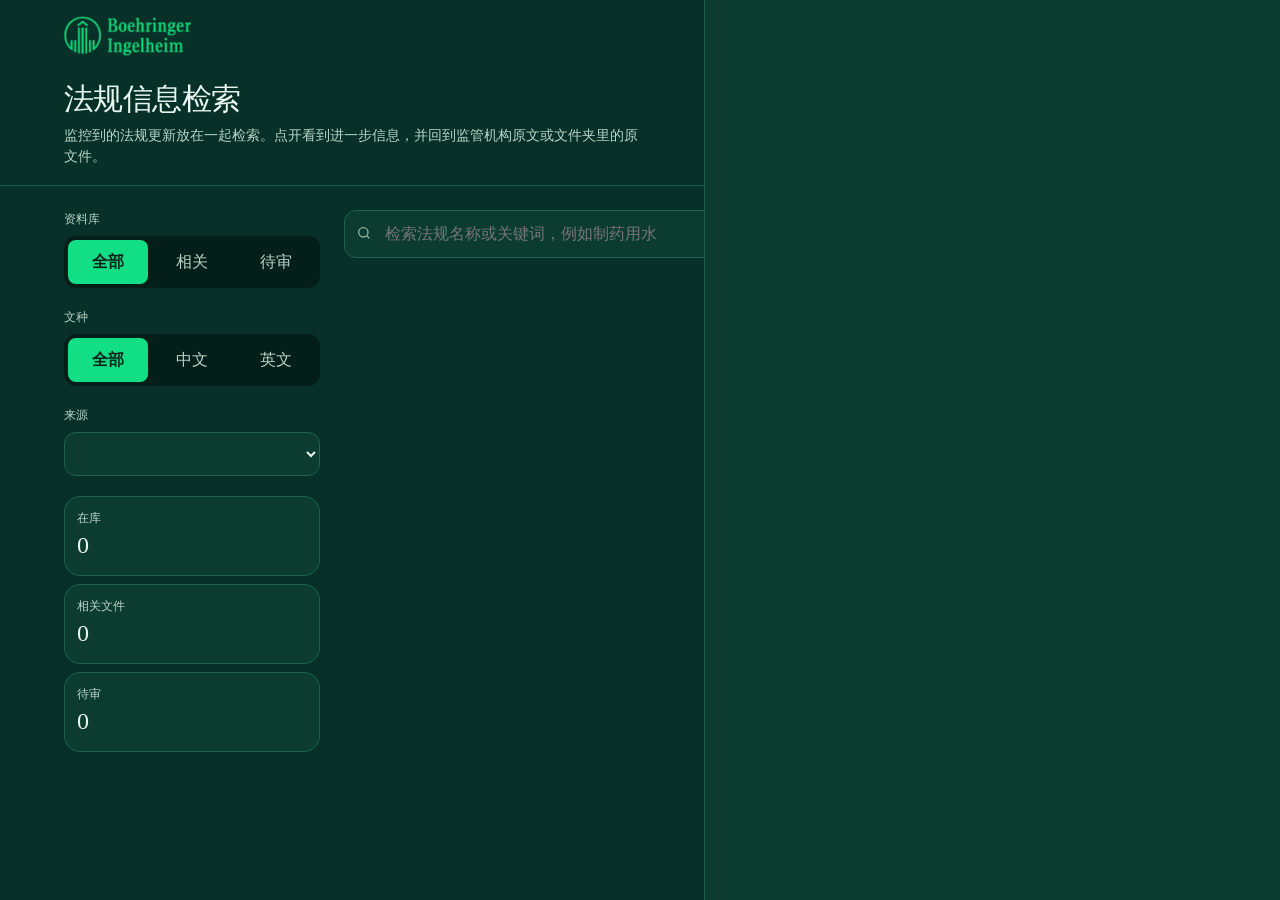
==== python-app/index.html @ 62a24f82 "Export from Grok" ====
<!DOCTYPE html>
<html lang="zh-CN">
  <head>
    <meta charset="utf-8" />
    <meta name="viewport" content="width=device-width, initial-scale=1" />
    <title>法规信息检索</title>
    <link rel="stylesheet" href="styles.css" />
  </head>
  <body>
    <header>
      <div class="wrap">
        <div class="brand">
          <img class="logo" src="assets/bi-lockup.png" alt="Boehringer Ingelheim" />
          <img class="slogan" src="assets/life-forward.png" alt="Life forward" />
        </div>
        <div class="title-row">
          <div>
            <h1>法规信息检索</h1>
            <p class="lede">监控到的法规更新放在一起检索。点开看到进一步信息，并回到监管机构原文或文件夹里的原文件。</p>
          </div>
          <nav aria-label="栏目">
            <button type="button" data-view="library" class="on">检索</button>
            <button type="button" data-view="sites">监测站点</button>
            <button type="button" data-view="connect">接入数据</button>
          </nav>
        </div>
      </div>
    </header>

    <main class="wrap layout">
      <aside id="filters">
        <div class="group">
          <p>资料库</p>
          <div class="seg" data-filter="library">
            <button type="button" data-value="all" class="on">全部</button>
            <button type="button" data-value="relevant">相关</button>
            <button type="button" data-value="monitor">待审</button>
          </div>
        </div>
        <div class="group">
          <p>文种</p>
          <div class="seg" data-filter="lang">
            <button type="button" data-value="all" class="on">全部</button>
            <button type="button" data-value="zh">中文</button>
            <button type="button" data-value="en">英文</button>
          </div>
        </div>
        <div class="group">
          <p>来源</p>
          <select id="source" aria-label="来源"></select>
        </div>
        <dl class="stats">
          <div class="stat"><dt>在库</dt><dd id="count-all">0</dd></div>
          <div class="stat"><dt>相关文件</dt><dd id="count-relevant">0</dd></div>
          <div class="stat"><dt>待审</dt><dd id="count-monitor">0</dd></div>
        </dl>
      </aside>

      <section>
        <div id="view-library">
          <label class="search">
            <span class="sr-only">关键词</span>
            <svg width="16" height="16" viewBox="0 0 24 24" fill="none" stroke="#8fb3a3" stroke-width="2" aria-hidden="true"><circle cx="11" cy="11" r="7"/><path d="M20 20l-3.5-3.5"/></svg>
            <input id="query" placeholder="检索法规名称或关键词，例如制药用水" />
          </label>
          <div id="chips" class="chips"></div>
          <div class="mobile-filters">
            <div class="seg" data-filter="library">
              <button type="button" data-value="all" class="on">全部</button>
              <button type="button" data-value="relevant">相关</button>
              <button type="button" data-value="monitor">待审</button>
            </div>
            <select id="source-mobile" aria-label="来源"></select>
            <div class="seg" data-filter="lang">
              <button type="button" data-value="all" class="on">全部</button>
              <button type="button" data-value="zh">中文</button>
              <button type="button" data-value="en">英文</button>
            </div>
          </div>
          <div class="meta">
            <p id="result-meta" aria-live="polite"></p>
            <div class="sort">
              <button type="button" data-sort="relevance">相关度</button>
              <button type="button" data-sort="date" class="on">发布日期</button>
            </div>
          </div>
          <ul id="cards" class="cards"></ul>
        </div>

        <div id="view-sites" hidden>
          <h2>监测站点</h2>
          <p class="muted small">与现有爬虫一致：列表只核对最新若干条，命中后抓正文；英文页只保留网址，中文页保留正文。PICS Publications 的 docview 链接直接存成 PDF。文件再由 Power Automate 同步到 SharePoint，人工确认相关后转入「相关文件」。</p>
          <ul id="sites" class="sites"></ul>
        </div>

        <div id="view-connect" hidden>
          <div class="panel" style="max-width: 42rem">
            <h2>接入 SharePoint 资料</h2>
            <p class="muted small">平台不直接登录 SharePoint。把监控文件夹和「相关文件」导出成 JSON。全公司一起看，请把文件保存为 data/catalog.json 再发布；在这里上传只留在你这台浏览器。</p>
            <ol class="steps">
              <li>Power Automate 读取两个文档库的文件名、链接和正文摘录。</li>
              <li>监控文件夹的 library 写成「监控库」，相关文件夹写成「相关文件」。</li>
              <li>originalUrl 放监管机构原网页，fileUrl 放 SharePoint 文件链接。</li>
              <li>生成 JSON 后上传，或把 JSON 放到一个无需登录的 https 地址再同步。</li>
            </ol>
            <div class="actions" style="margin-top: 1rem">
              <label class="file-btn">上传 JSON 并替换
                <input id="file" type="file" accept="application/json,.json" hidden />
              </label>
              <button type="button" class="ghost" id="template">下载模板</button>
              <button type="button" class="ghost" id="export">导出当前</button>
              <button type="button" class="quiet" id="reset">恢复演示库</button>
            </div>
            <form id="remote" style="margin-top: 1.25rem">
              <label class="small muted" for="remote-url">或从 https 链接同步 JSON</label>
              <div class="sync">
                <input id="remote-url" class="field" placeholder="https://.../regulations.json" />
                <button type="submit" class="ghost" id="sync">同步</button>
              </div>
            </form>
            <p id="notice" class="notice"></p>
            <p id="import-note" class="small muted"></p>
          </div>
          <div class="table-wrap">
            <table>
              <thead><tr><th>字段</th><th>含义</th></tr></thead>
              <tbody>
                <tr><td class="field">title</td><td class="muted">法规名称，卡片标题</td></tr>
                <tr><td class="field">summary</td><td class="muted">进一步信息，显示在标题下方</td></tr>
                <tr><td class="field">detail</td><td class="muted">点开后的进一步信息</td></tr>
                <tr><td class="field">originalUrl</td><td class="muted">监管机构原网页</td></tr>
                <tr><td class="field">fileUrl</td><td class="muted">SharePoint 或附件原文件</td></tr>
                <tr><td class="field">library</td><td class="muted">监控库，或相关文件</td></tr>
                <tr><td class="field">source</td><td class="muted">如 PICS、上海药监-药品法规、CFDI</td></tr>
                <tr><td class="field">keywords</td><td class="muted">关键词数组，或用顿号分隔的字符串</td></tr>
                <tr><td class="field">publishedAt</td><td class="muted">发布日期，YYYY-MM-DD</td></tr>
              </tbody>
            </table>
          </div>
        </div>
      </section>
    </main>

    <div id="backdrop" class="backdrop" hidden></div>
    <aside id="sheet" class="sheet" hidden aria-label="进一步信息"></aside>
    <script src="app.js"></script>
  </body>
</html>
---- python-app/styles.css ----
:root {
  --bg: #073128;
  --bg-deep: #041f19;
  --surface: #0c3c30;
  --surface-2: #145042;
  --fg: #e7f6ee;
  --muted: #b7d4c6;
  --subtle: #8fb3a3;
  --line: #1e6250;
  --accent: #12de85;
  --ink: #04241c;
  --sans: "PingFang SC", "Hiragino Sans GB", "Microsoft YaHei", "Noto Sans SC", "Segoe UI", sans-serif;
  --display: "Songti SC", "Noto Serif SC", "STSong", "PMingLiU", "Times New Roman", serif;
  --radius: 12px;
}

* { box-sizing: border-box; }

html {
  background: var(--bg);
  -webkit-font-smoothing: antialiased;
}

body {
  margin: 0;
  min-height: 100vh;
  background: var(--bg);
  color: var(--fg);
  font-family: var(--sans);
  line-height: 1.5;
}

h1, h2, h3 { font-family: var(--display); font-weight: 500; text-wrap: balance; }
p { text-wrap: pretty; }
button, select { font: inherit; color: inherit; }
button { cursor: pointer; }
a { color: var(--accent); }

mark {
  background: color-mix(in oklab, var(--accent) 28%, transparent);
  color: inherit;
  border-radius: 2px;
}

.wrap { width: min(72rem, calc(100% - 2rem)); margin: 0 auto; }
header { border-bottom: 1px solid var(--line); padding: 1rem 0 1.1rem; }
.brand { display: flex; align-items: center; justify-content: space-between; gap: 0.75rem; }
.brand img.logo { height: 2.5rem; width: auto; }
.brand img.slogan { height: 1.5rem; width: auto; }
.title-row { display: flex; flex-wrap: wrap; align-items: flex-end; justify-content: space-between; gap: 0.75rem; margin-top: 1.25rem; }
h1 { margin: 0; font-size: 1.875rem; letter-spacing: -0.02em; }
.lede { margin: 0.25rem 0 0; max-width: 36rem; color: var(--muted); font-size: 0.875rem; }
nav { display: flex; gap: 0.5rem; }

.layout { display: grid; gap: 1.5rem; padding: 1.5rem 0 3rem; }
aside { display: none; }
.group { margin-bottom: 1.25rem; }
.group p { margin: 0 0 0.5rem; font-size: 0.75rem; color: var(--muted); }
.seg { display: grid; grid-template-columns: repeat(3, 1fr); gap: 0.25rem; padding: 0.25rem; border-radius: var(--radius); background: var(--bg-deep); }
.seg button, .sort button, nav button, .ghost, .solid, .file-btn {
  min-height: 2.75rem;
  border: 0;
  border-radius: 8px;
}
.seg button { background: transparent; color: var(--muted); }
.seg button.on, nav button.on { background: var(--accent); color: var(--ink); font-weight: 600; }
nav button { padding: 0 0.75rem; background: var(--surface); }
select, .field {
  width: 100%;
  min-height: 2.75rem;
  border: 1px solid var(--line);
  border-radius: var(--radius);
  background: var(--surface);
  padding: 0 0.75rem;
}
select:focus, .field:focus, button:focus-visible { outline: 2px solid var(--accent); outline-offset: 2px; }
.stats { display: grid; gap: 0.5rem; }
.stat { border: 1px solid var(--line); background: var(--surface); border-radius: 16px; padding: 0.75rem; }
.stat dt { font-size: 0.75rem; color: var(--muted); }
.stat dd { margin: 0; font-family: var(--display); font-size: 1.5rem; }

.search { position: relative; }
.search input {
  width: 100%;
  height: 3rem;
  border: 1px solid var(--line);
  border-radius: var(--radius);
  background: var(--surface);
  padding: 0 1rem 0 2.5rem;
  font-size: 1rem;
}
.search svg { position: absolute; left: 0.75rem; top: 50%; transform: translateY(-50%); }
.chips { display: flex; gap: 0.5rem; overflow-x: auto; margin-top: 0.75rem; padding-bottom: 0.25rem; }
.chips button {
  flex: none;
  min-height: 2.75rem;
  border: 1px solid var(--line);
  border-radius: 8px;
  background: transparent;
  color: var(--muted);
  padding: 0 0.75rem;
}
.chips button.on { border-color: var(--accent); background: var(--accent); color: var(--ink); }
.mobile-filters { display: grid; gap: 0.75rem; margin-top: 1rem; }
.meta { display: flex; flex-wrap: wrap; align-items: center; justify-content: space-between; gap: 0.75rem; margin-top: 1rem; color: var(--muted); font-size: 0.875rem; }
.sort { display: flex; padding: 0.25rem; border-radius: var(--radius); background: var(--bg-deep); }
.sort button { background: transparent; color: var(--muted); padding: 0 0.75rem; }
.sort button.on { background: var(--surface-2); color: var(--fg); }

.cards { list-style: none; margin: 1rem 0 0; padding: 0; display: grid; gap: 0.75rem; }
.card, .site, .panel {
  border: 1px solid var(--line);
  background: var(--surface);
  border-radius: 20px;
  padding: 1rem;
}
.card:hover { border-color: var(--accent); }
.tags { display: flex; flex-wrap: wrap; gap: 0.5rem; font-size: 0.75rem; color: var(--muted); }
.tag { background: var(--bg-deep); border-radius: 8px; padding: 0.25rem 0.5rem; }
.tag.source { color: var(--accent); }
.card h2, .sheet h2 { margin: 0.75rem 0 0; font-size: 1.25rem; line-height: 1.4; text-align: left; }
.card .summary { margin: 0.5rem 0 0; color: var(--muted); font-size: 0.875rem; line-height: 1.6; }
.keys { margin: 0.75rem 0 0; color: var(--subtle); font-size: 0.75rem; }
.actions, .row { display: flex; flex-wrap: wrap; gap: 0.5rem; align-items: center; }
.card .actions { margin-top: 0.75rem; }
.linkish, .text-btn {
  min-height: 2.75rem;
  display: inline-flex;
  align-items: center;
  background: none;
  border: 0;
  color: var(--accent);
  text-decoration: underline;
  text-underline-offset: 4px;
  padding: 0 0.25rem;
}
.text-btn { color: var(--fg); }
.open-title { display: block; width: 100%; background: none; border: 0; padding: 0; text-align: left; color: inherit; }
.empty { margin-top: 2rem; }

.sites { list-style: none; margin: 1.25rem 0 0; padding: 0; display: grid; gap: 0.75rem; }
.site-head { display: flex; flex-wrap: wrap; justify-content: space-between; gap: 0.5rem; align-items: baseline; }
.site h3 { margin: 0; font-size: 1.125rem; }
.muted { color: var(--muted); }
.small { font-size: 0.875rem; line-height: 1.6; }
.solid, .file-btn { display: inline-flex; align-items: center; background: var(--accent); color: var(--ink); font-weight: 600; padding: 0 1rem; text-decoration: none; }
.ghost { background: transparent; border: 1px solid var(--line) !important; padding: 0 1rem; }
.quiet { background: none; border: 0; color: var(--muted); min-height: 2.75rem; }
.notice { color: var(--accent); font-size: 0.875rem; }
.steps { margin: 1rem 0 0; padding-left: 1.2rem; color: var(--muted); font-size: 0.875rem; }
.sync { display: flex; flex-direction: column; gap: 0.5rem; margin-top: 0.5rem; }
table { width: 100%; border-collapse: collapse; font-size: 0.875rem; min-width: 32rem; }
th, td { text-align: left; padding: 0.75rem; border-top: 1px solid var(--line); }
th { color: var(--muted); font-weight: 500; background: var(--bg-deep); }
td.field { color: var(--accent); font-weight: 600; width: auto; min-height: 0; border: 0; border-top: 1px solid var(--line); border-radius: 0; background: transparent; padding: 0.75rem; }
.table-wrap { overflow-x: auto; border: 1px solid var(--line); border-radius: 20px; margin-top: 2rem; }

.backdrop { position: fixed; inset: 0; background: rgb(4 31 25 / 70%); z-index: 20; }
.sheet {
  position: fixed;
  z-index: 21;
  top: 0;
  right: 0;
  height: 100%;
  width: min(36rem, 100%);
  background: var(--surface);
  border-left: 1px solid var(--line);
  display: flex;
  flex-direction: column;
}
.sheet header { display: flex; justify-content: space-between; gap: 0.75rem; padding: 1rem 1.25rem; }
.sheet h2 { margin: 0.5rem 0 0; font-size: 1.5rem; }
.sheet .body { overflow: auto; padding: 1.25rem; }
.sheet h3 { margin: 0; color: var(--accent); font-size: 0.875rem; }
.detail p { font-size: 0.875rem; line-height: 1.75; }
.stack { display: flex; flex-direction: column; gap: 0.5rem; margin-top: 1.5rem; }
.stack a { justify-content: center; text-decoration: none; }
.close {
  width: 2.75rem;
  height: 2.75rem;
  flex: none;
  border: 0;
  border-radius: 8px;
  background: transparent;
  color: var(--fg);
  font-size: 1.5rem;
}

.sr-only {
  position: absolute;
  width: 1px;
  height: 1px;
  padding: 0;
  margin: -1px;
  overflow: hidden;
  clip: rect(0, 0, 0, 0);
  border: 0;
}

@media (min-width: 960px) {
  .layout { grid-template-columns: 16rem minmax(0, 1fr); align-items: start; }
  aside { display: block; position: sticky; top: 1rem; }
  .mobile-filters { display: none; }
  .sync { flex-direction: row; }
  .sync .field { flex: 1; }
}

@media (max-width: 640px) {
  .brand img.slogan { display: none; }
}
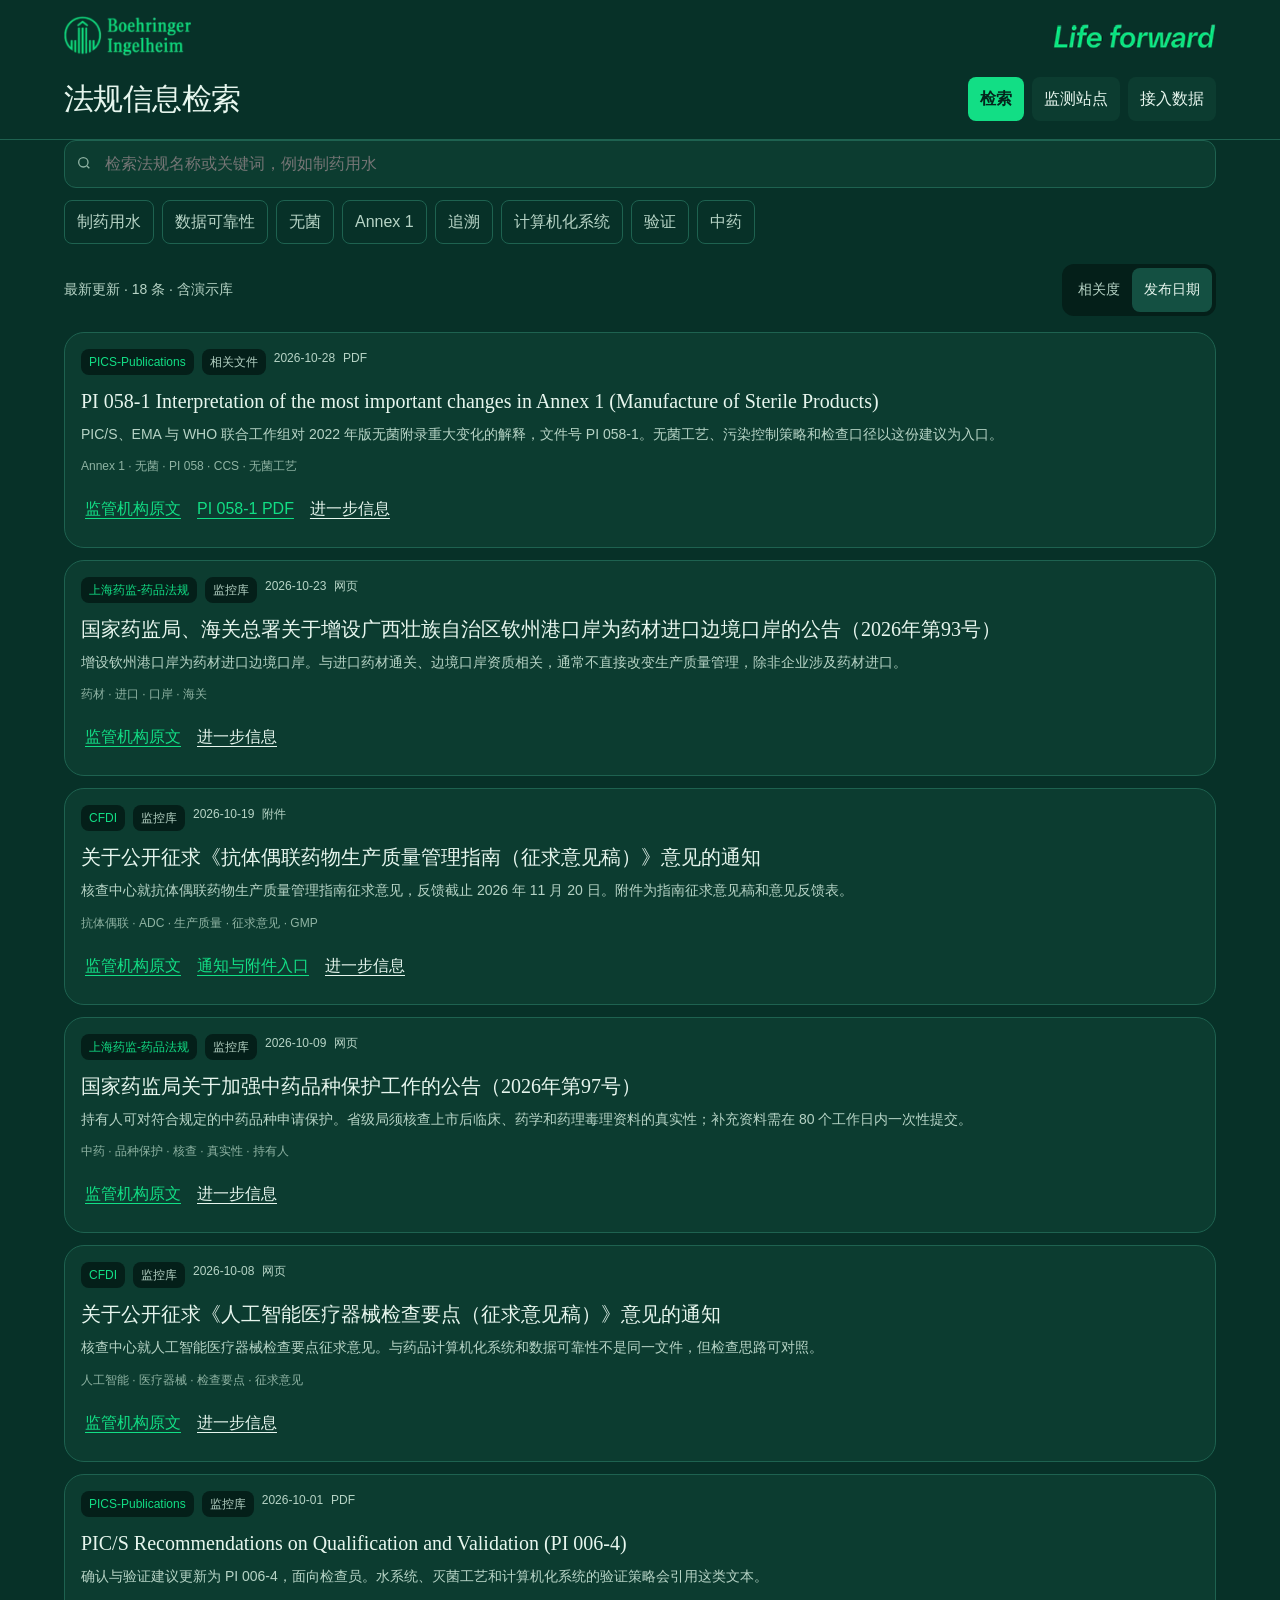
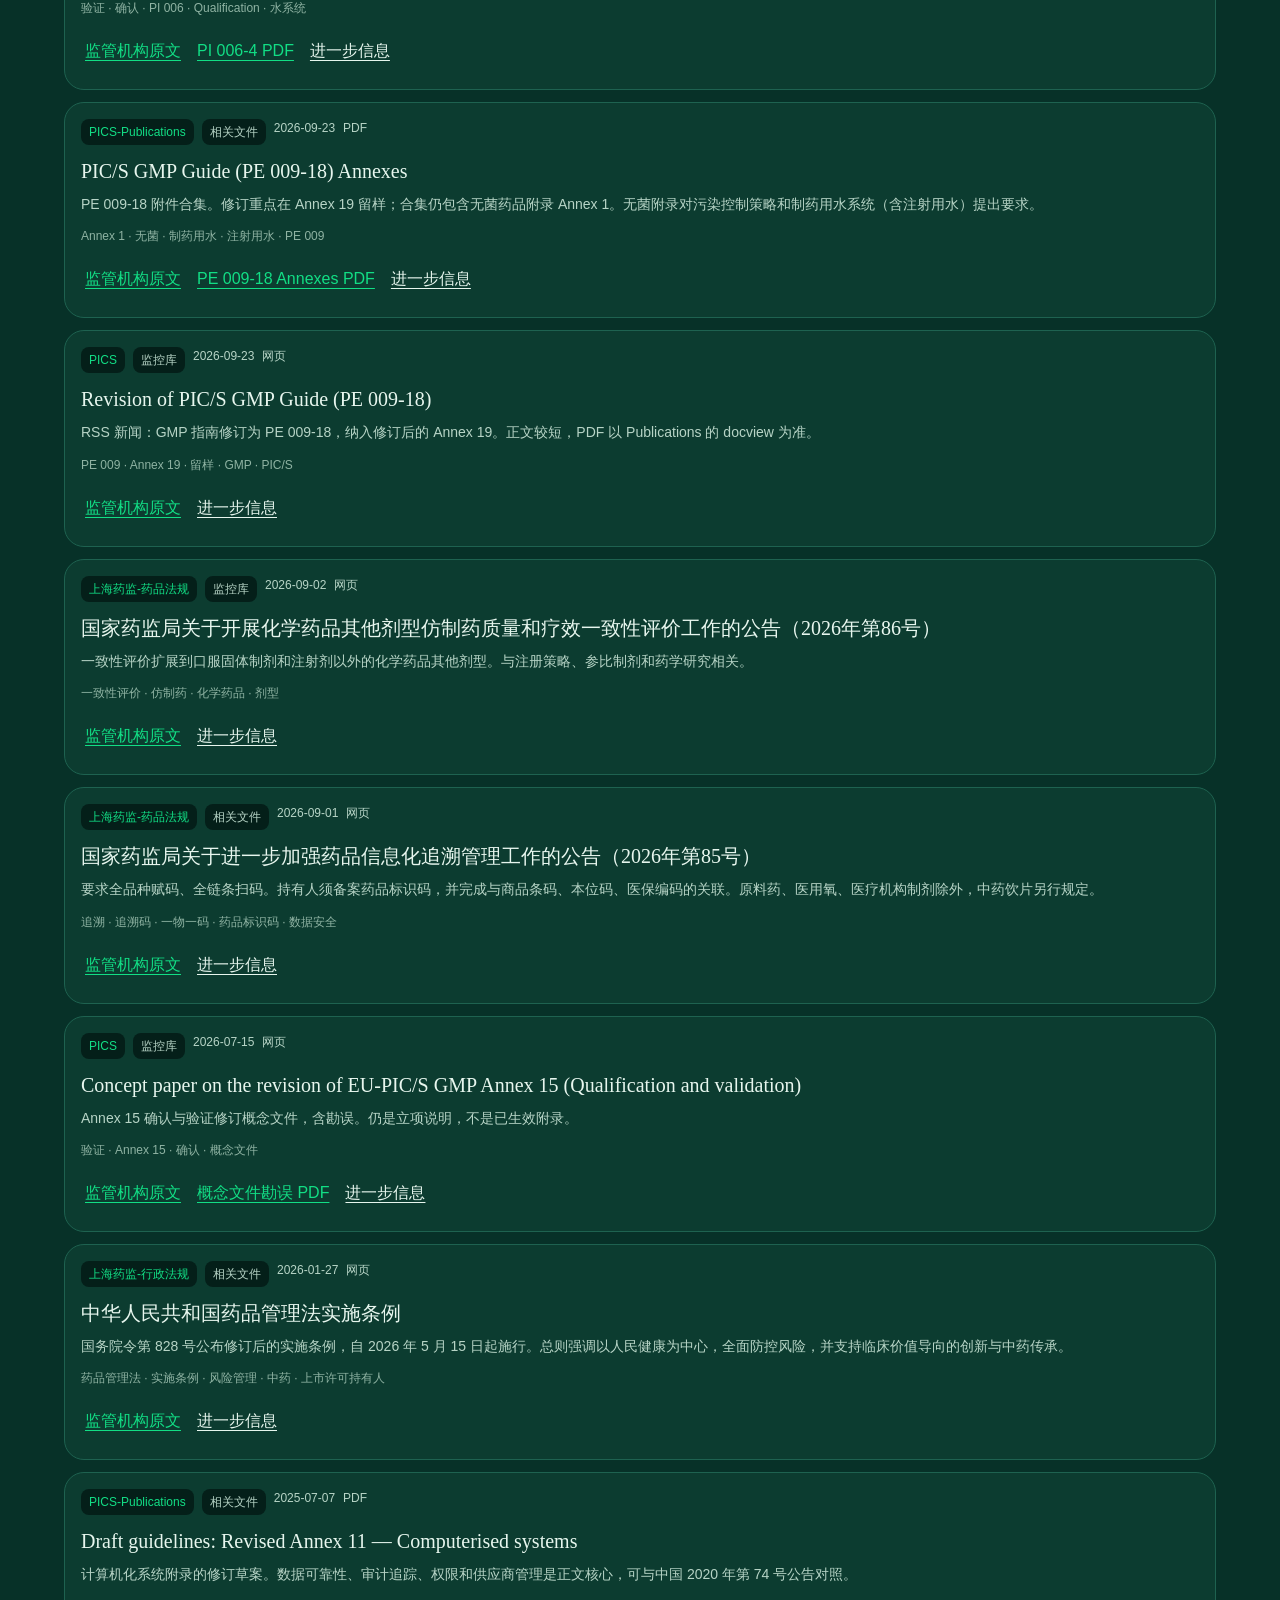
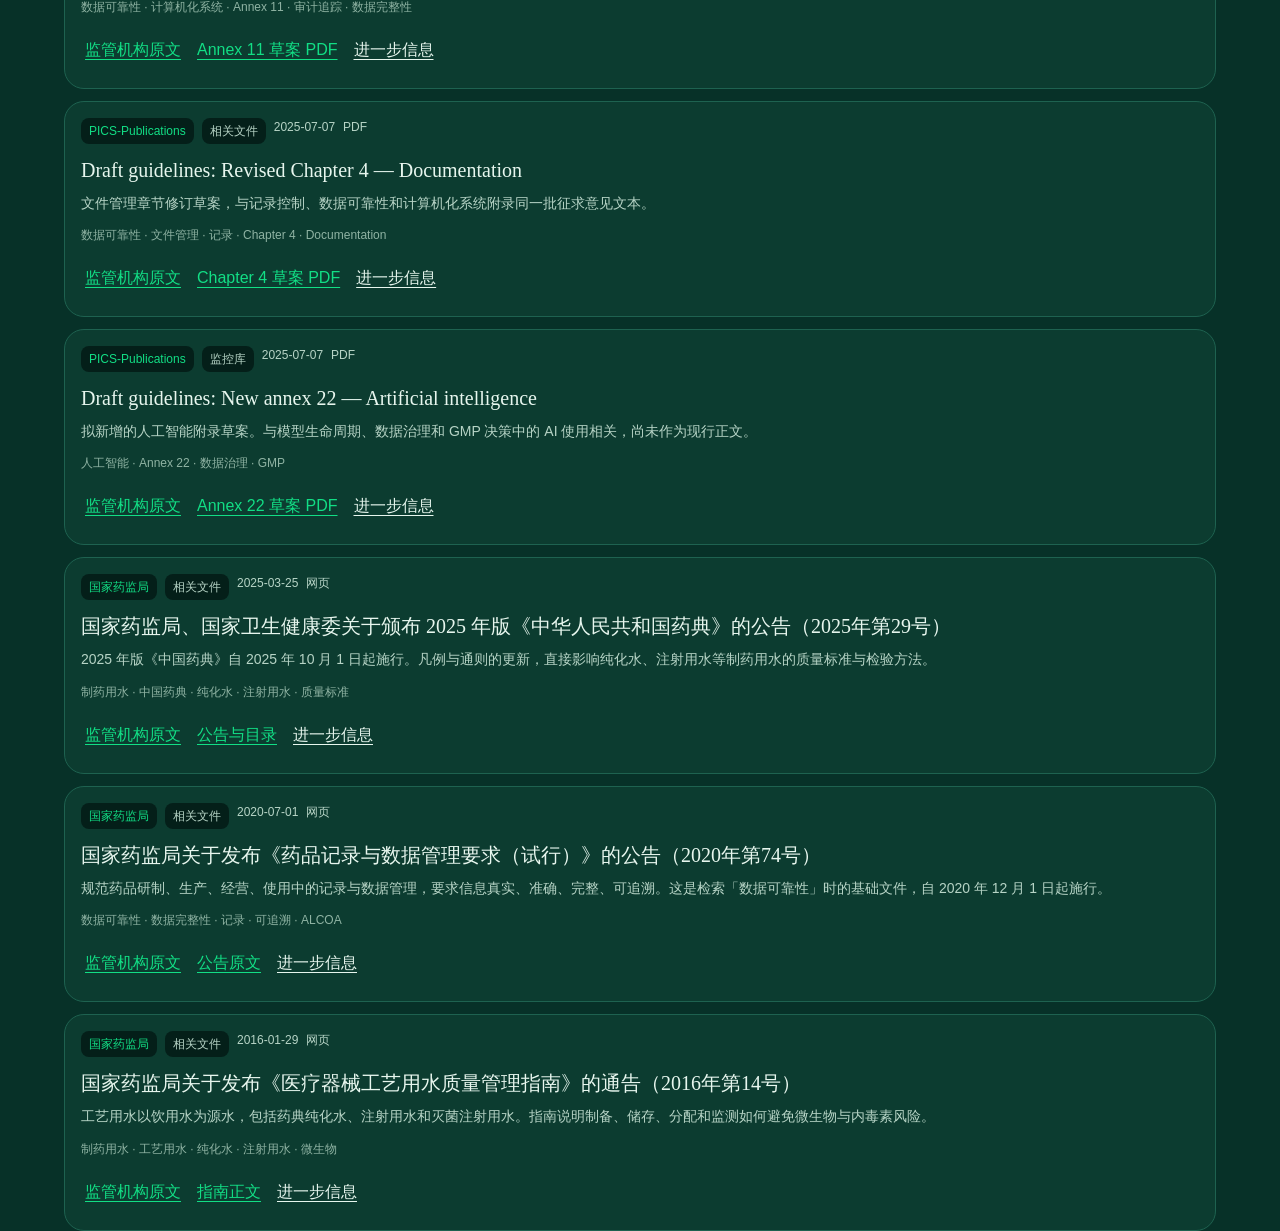
==== commit 12d12a3a: "Export from Grok" ====
--- a/python-app/index.html
+++ b/python-app/index.html
@@ -16,7 +16,6 @@
         <div class="title-row">
           <div>
             <h1>法规信息检索</h1>
-            <p class="lede">监控到的法规更新放在一起检索。点开看到进一步信息，并回到监管机构原文或文件夹里的原文件。</p>
           </div>
           <nav aria-label="栏目">
             <button type="button" data-view="library" class="on">检索</button>
@@ -28,34 +27,6 @@
     </header>
 
     <main class="wrap layout">
-      <aside id="filters">
-        <div class="group">
-          <p>资料库</p>
-          <div class="seg" data-filter="library">
-            <button type="button" data-value="all" class="on">全部</button>
-            <button type="button" data-value="relevant">相关</button>
-            <button type="button" data-value="monitor">待审</button>
-          </div>
-        </div>
-        <div class="group">
-          <p>文种</p>
-          <div class="seg" data-filter="lang">
-            <button type="button" data-value="all" class="on">全部</button>
-            <button type="button" data-value="zh">中文</button>
-            <button type="button" data-value="en">英文</button>
-          </div>
-        </div>
-        <div class="group">
-          <p>来源</p>
-          <select id="source" aria-label="来源"></select>
-        </div>
-        <dl class="stats">
-          <div class="stat"><dt>在库</dt><dd id="count-all">0</dd></div>
-          <div class="stat"><dt>相关文件</dt><dd id="count-relevant">0</dd></div>
-          <div class="stat"><dt>待审</dt><dd id="count-monitor">0</dd></div>
-        </dl>
-      </aside>
-
       <section>
         <div id="view-library">
           <label class="search">
@@ -64,19 +35,6 @@
             <input id="query" placeholder="检索法规名称或关键词，例如制药用水" />
           </label>
           <div id="chips" class="chips"></div>
-          <div class="mobile-filters">
-            <div class="seg" data-filter="library">
-              <button type="button" data-value="all" class="on">全部</button>
-              <button type="button" data-value="relevant">相关</button>
-              <button type="button" data-value="monitor">待审</button>
-            </div>
-            <select id="source-mobile" aria-label="来源"></select>
-            <div class="seg" data-filter="lang">
-              <button type="button" data-value="all" class="on">全部</button>
-              <button type="button" data-value="zh">中文</button>
-              <button type="button" data-value="en">英文</button>
-            </div>
-          </div>
           <div class="meta">
             <p id="result-meta" aria-live="polite"></p>
             <div class="sort">
--- a/python-app/styles.css
+++ b/python-app/styles.css
@@ -52,7 +52,8 @@
 .lede { margin: 0.25rem 0 0; max-width: 36rem; color: var(--muted); font-size: 0.875rem; }
 nav { display: flex; gap: 0.5rem; }
 
-.layout { display: grid; gap: 1.5rem; padding: 1.5rem 0 3rem; }
+section { min-width: 0; }
+h2, .summary { overflow-wrap: anywhere; }
 aside { display: none; }
 .group { margin-bottom: 1.25rem; }
 .group p { margin: 0 0 0.5rem; font-size: 0.75rem; color: var(--muted); }
@@ -90,7 +91,7 @@
   font-size: 1rem;
 }
 .search svg { position: absolute; left: 0.75rem; top: 50%; transform: translateY(-50%); }
-.chips { display: flex; gap: 0.5rem; overflow-x: auto; margin-top: 0.75rem; padding-bottom: 0.25rem; }
+.chips { display: flex; gap: 0.5rem; overflow-x: auto; min-width: 0; max-width: 100%; margin-top: 0.75rem; padding-bottom: 0.25rem; }
 .chips button {
   flex: none;
   min-height: 2.75rem;
@@ -197,14 +198,15 @@
   border: 0;
 }
 
+[hidden] { display: none !important; }
+
 @media (min-width: 960px) {
-  .layout { grid-template-columns: 16rem minmax(0, 1fr); align-items: start; }
-  aside { display: block; position: sticky; top: 1rem; }
-  .mobile-filters { display: none; }
   .sync { flex-direction: row; }
   .sync .field { flex: 1; }
 }
 
 @media (max-width: 640px) {
   .brand img.slogan { display: none; }
-}
+  .meta { flex-direction: column; align-items: stretch; }
+  .sort button { flex: 1; }
+}
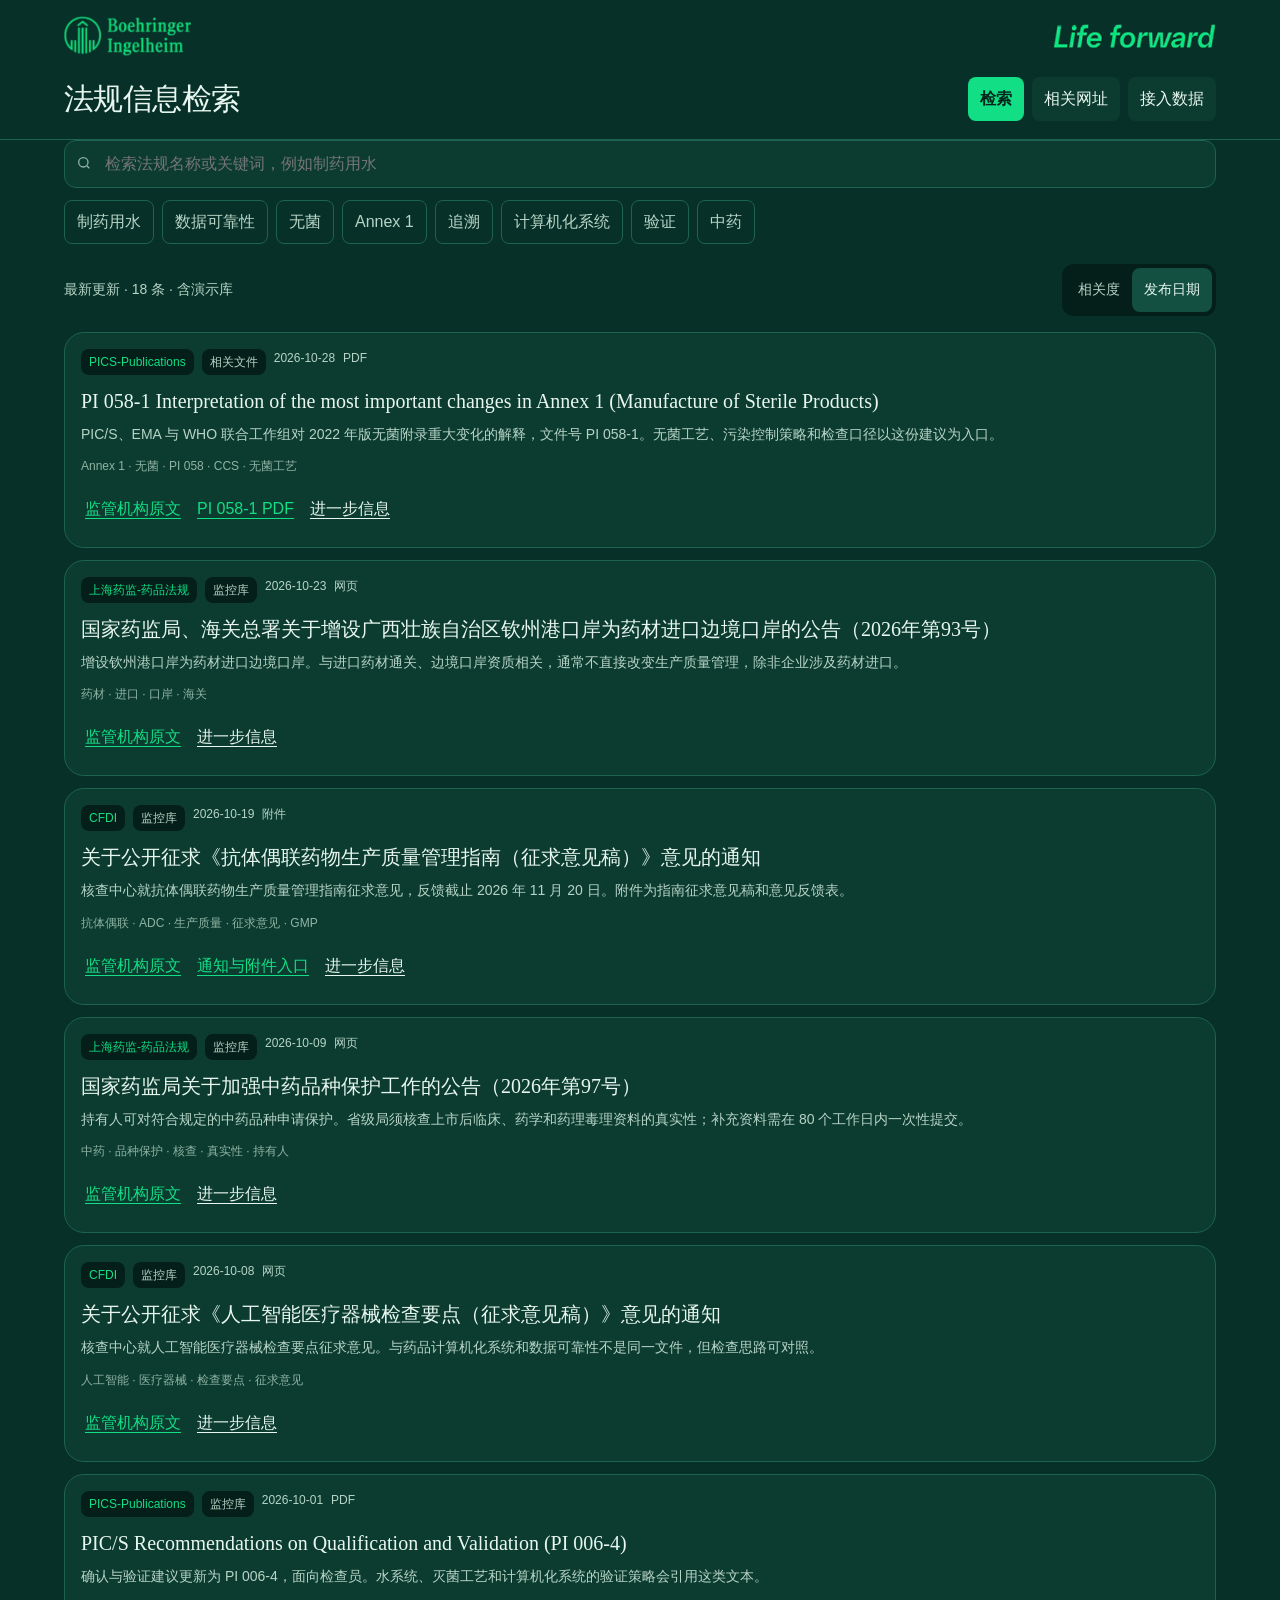
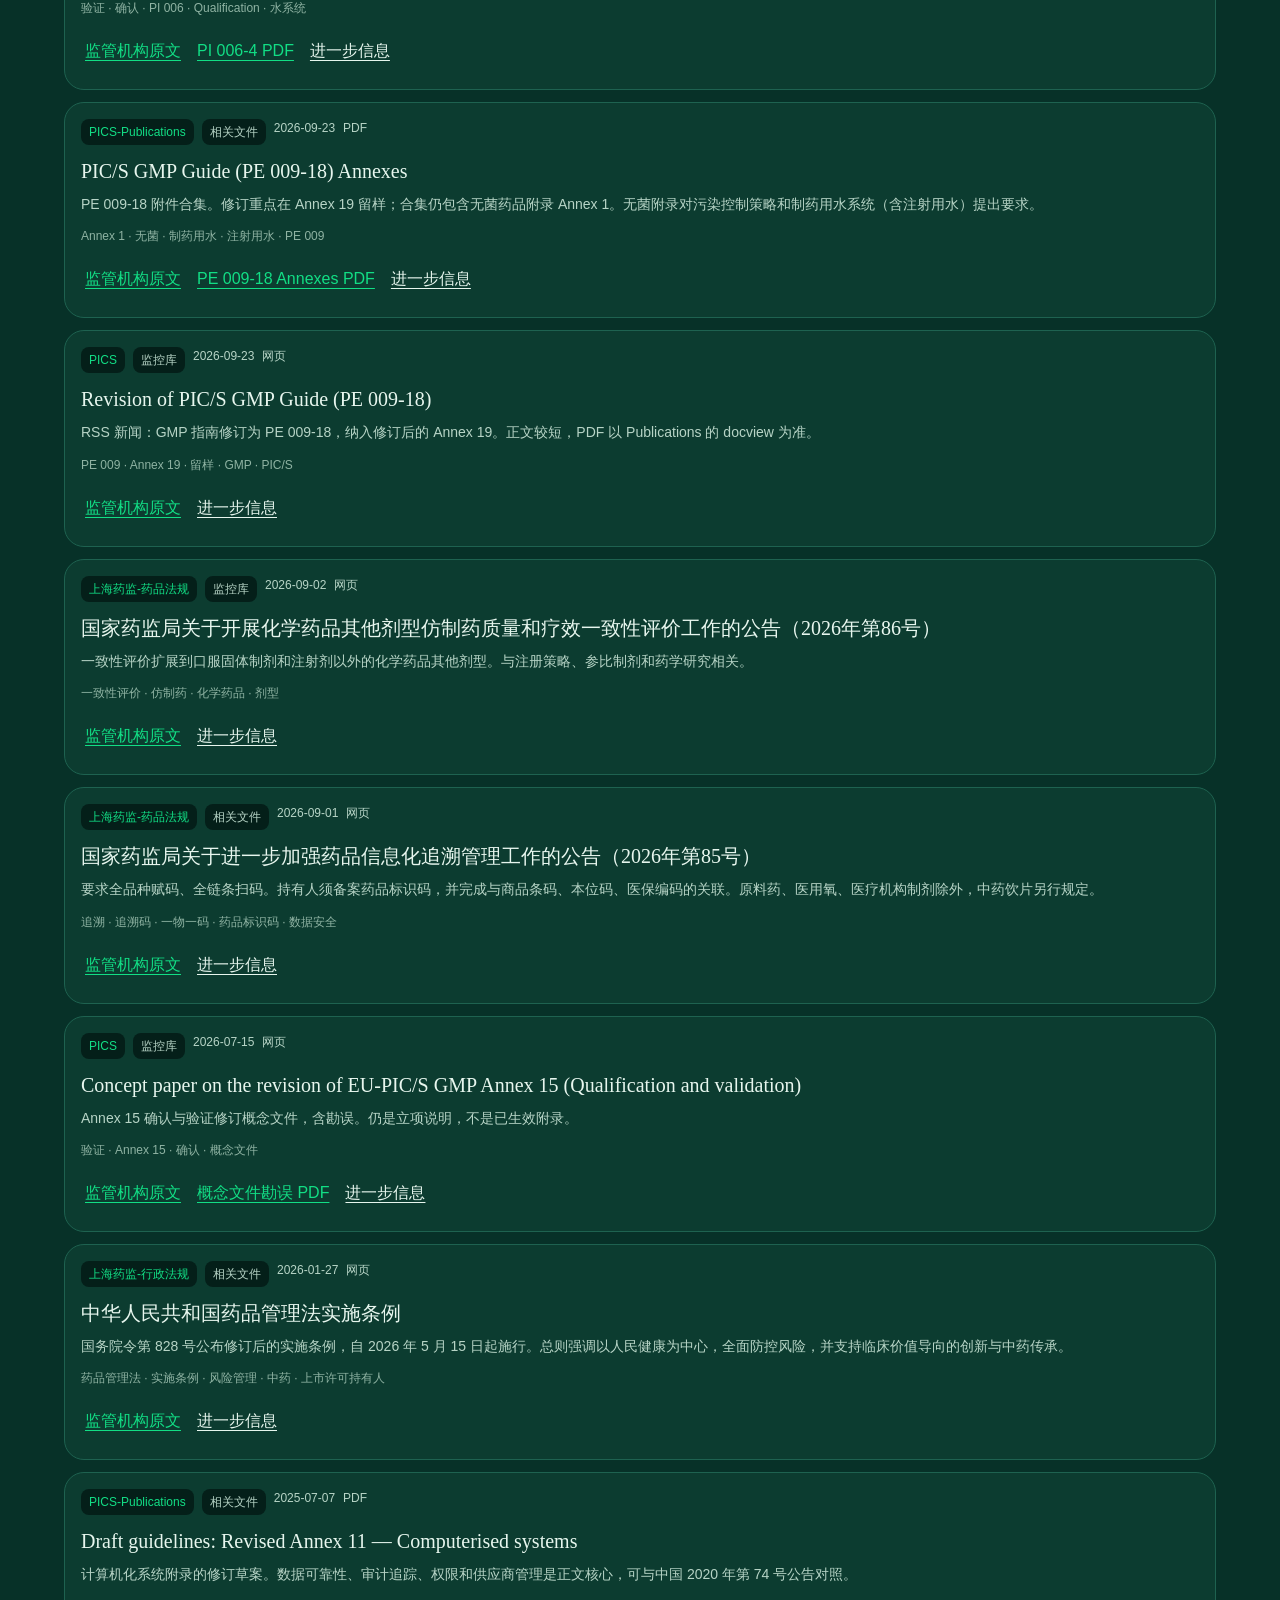
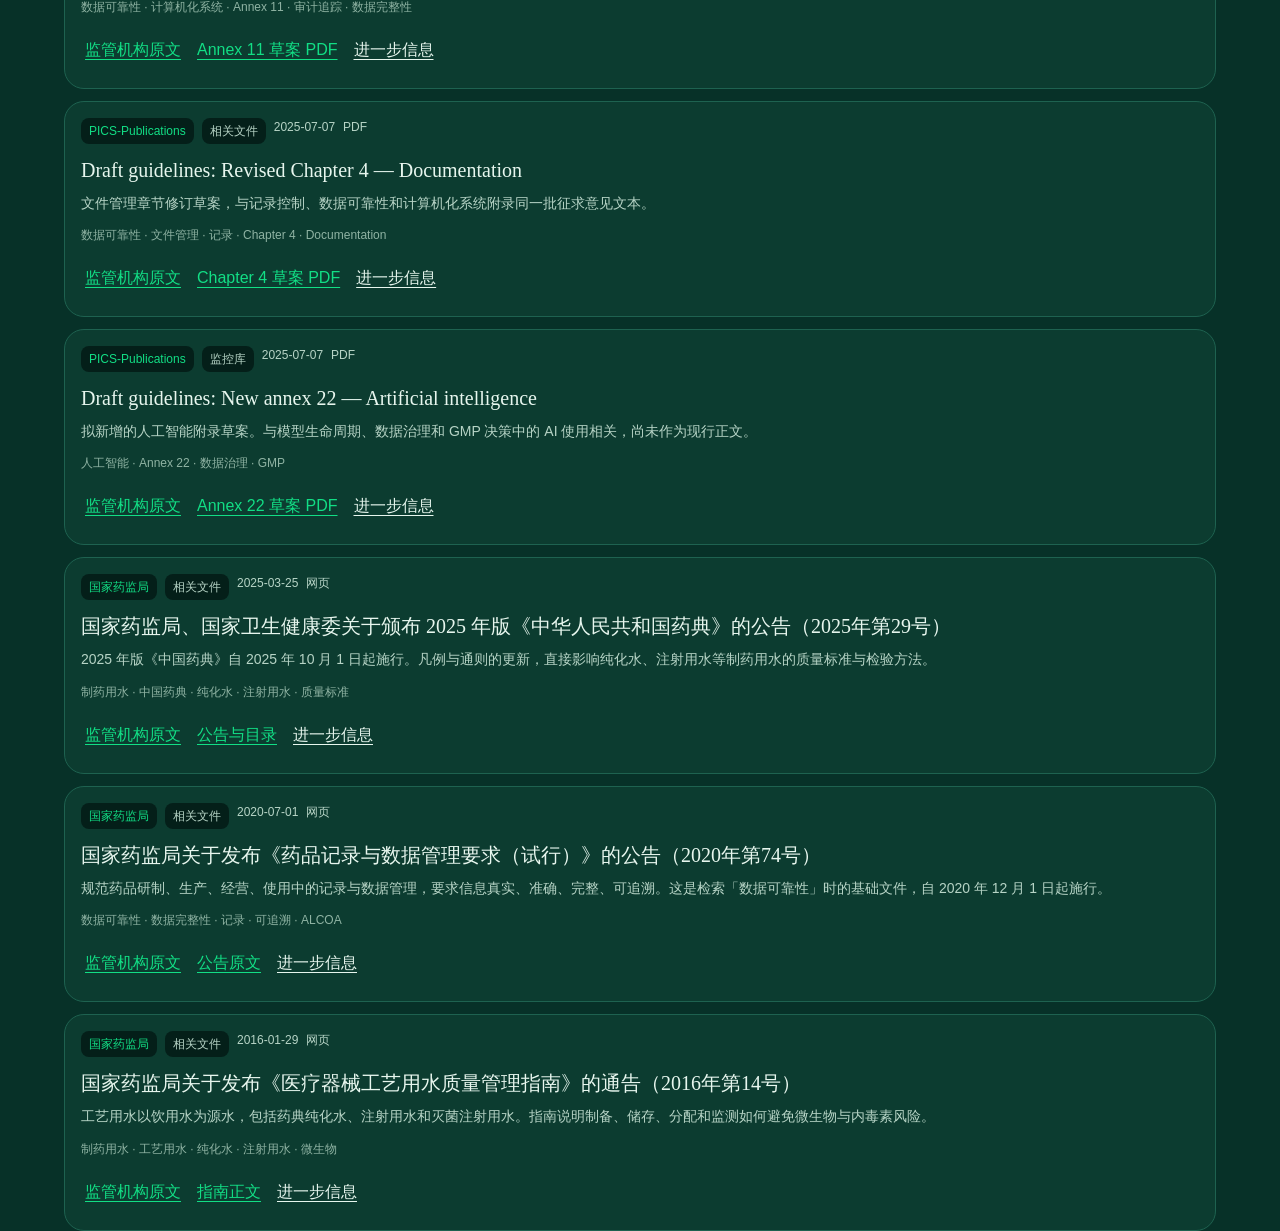
==== commit 8e8bdabd: "Export from Grok" ====
--- a/python-app/index.html
+++ b/python-app/index.html
@@ -19,7 +19,7 @@
           </div>
           <nav aria-label="栏目">
             <button type="button" data-view="library" class="on">检索</button>
-            <button type="button" data-view="sites">监测站点</button>
+            <button type="button" data-view="sites">相关网址</button>
             <button type="button" data-view="connect">接入数据</button>
           </nav>
         </div>
@@ -46,8 +46,7 @@
         </div>
 
         <div id="view-sites" hidden>
-          <h2>监测站点</h2>
-          <p class="muted small">与现有爬虫一致：列表只核对最新若干条，命中后抓正文；英文页只保留网址，中文页保留正文。PICS Publications 的 docview 链接直接存成 PDF。文件再由 Power Automate 同步到 SharePoint，人工确认相关后转入「相关文件」。</p>
+          <h2>相关网址汇总</h2>
           <ul id="sites" class="sites"></ul>
         </div>
 
